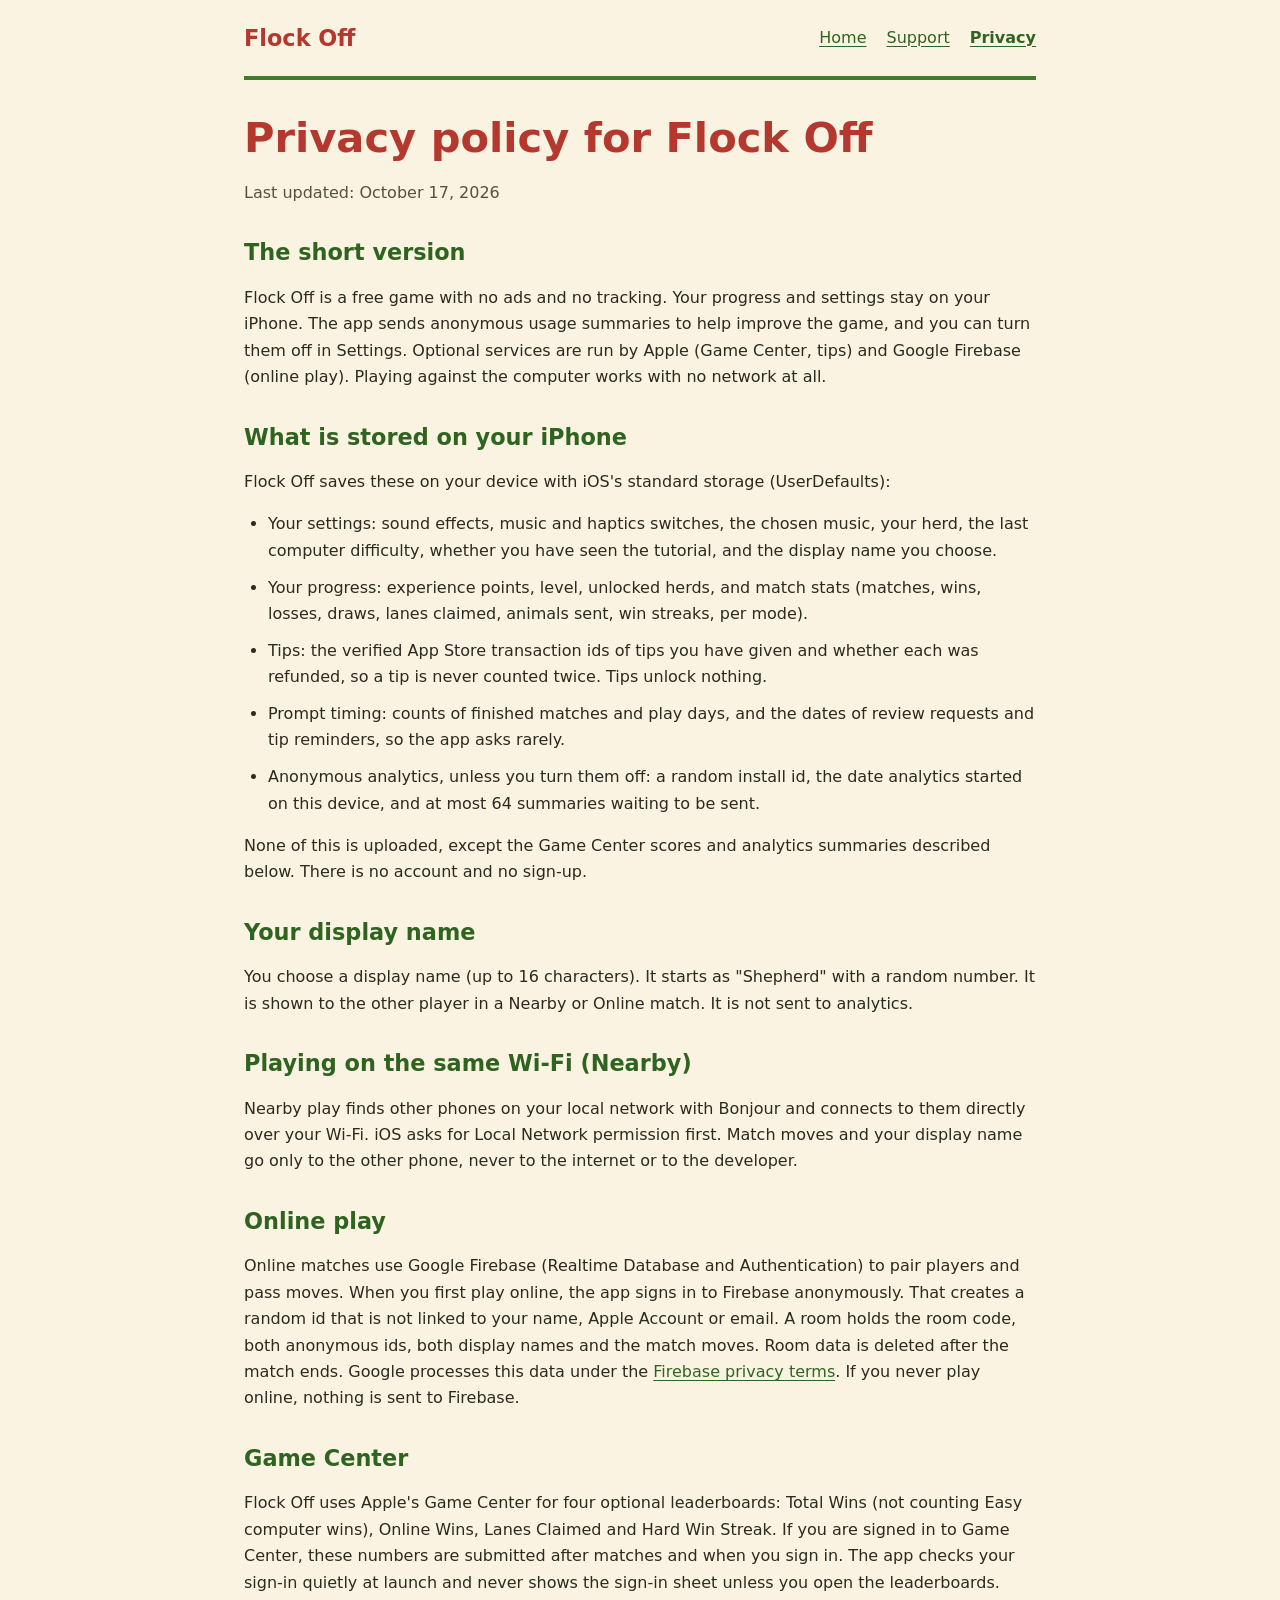
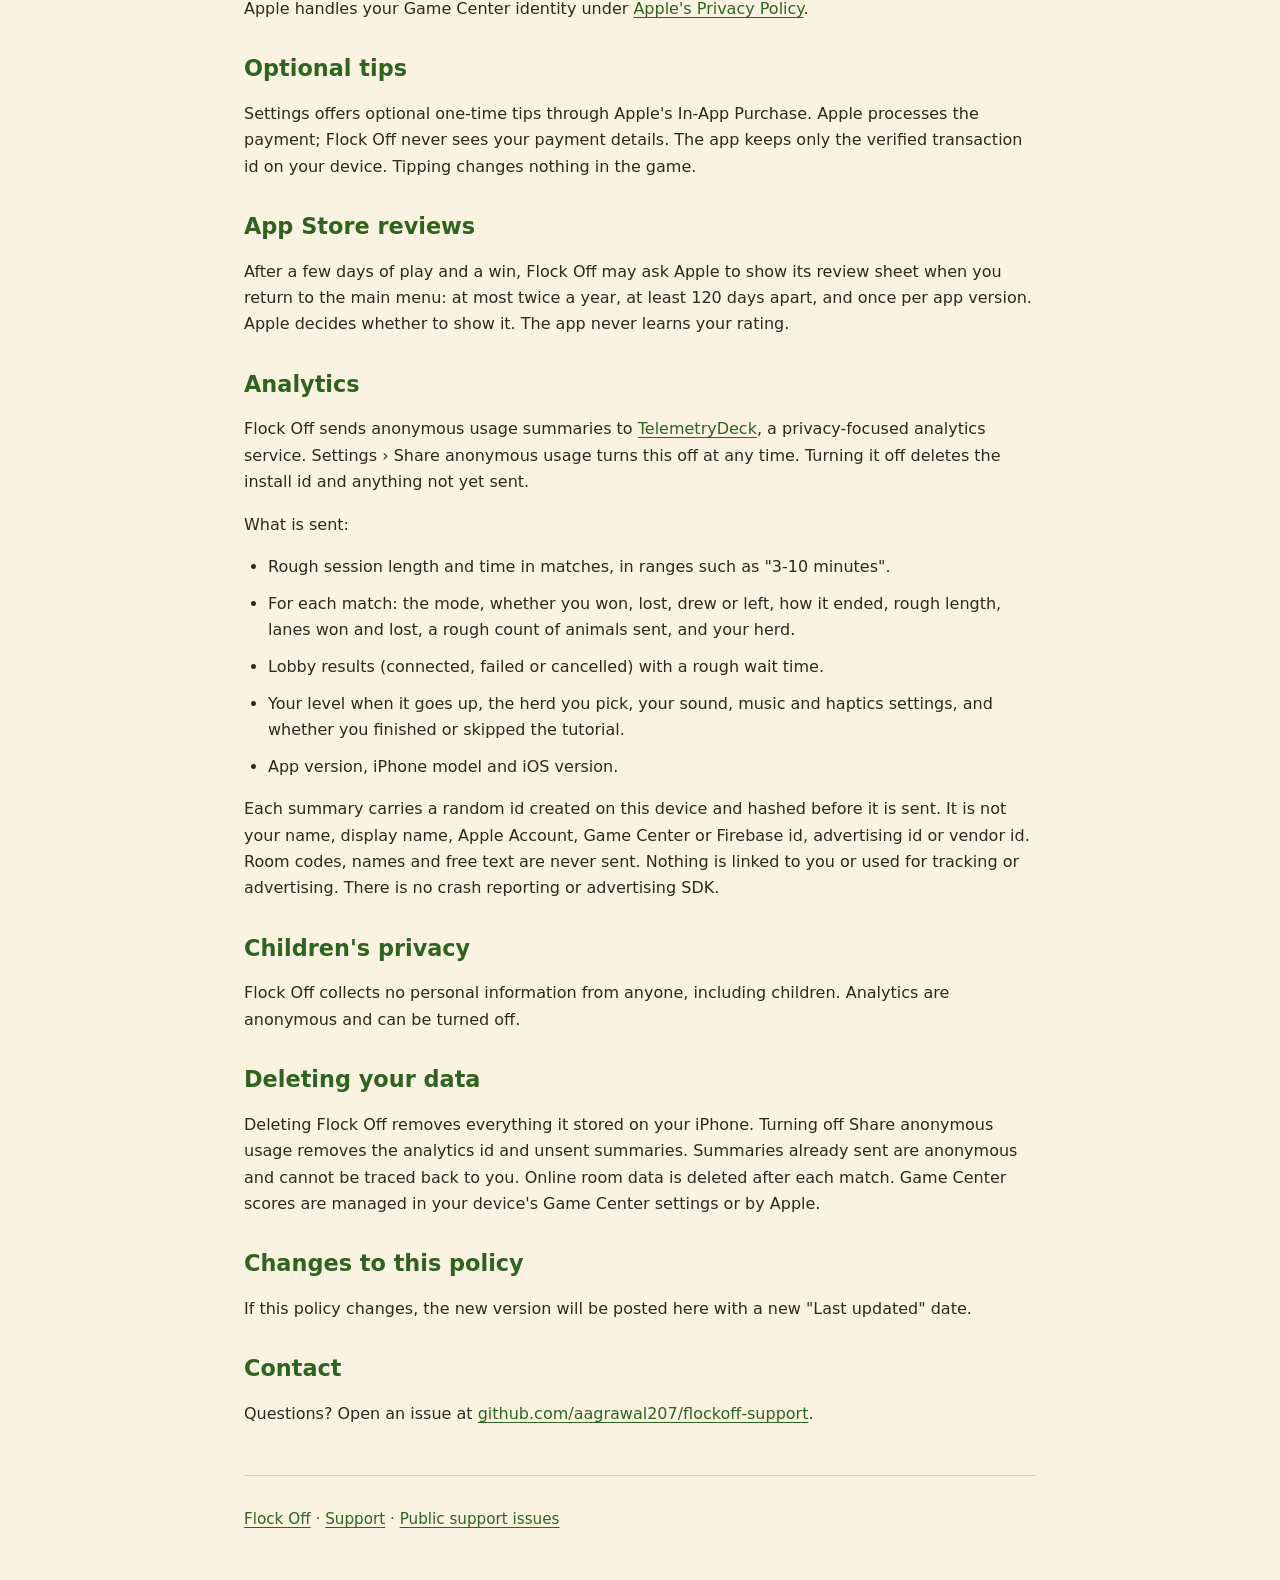
==== privacy.html @ 9e6fdb09 "Flock Off support site" ====
<!doctype html>
<html lang="en">
<head>
  <meta charset="utf-8">
  <meta name="viewport" content="width=device-width, initial-scale=1">
  <meta name="description" content="Flock Off's privacy policy: on-device storage, Nearby and Online play, optional Game Center leaderboards and tips, anonymous usage analytics, and data deletion.">
  <meta name="theme-color" content="#3f7d2c">
  <title>Privacy policy | Flock Off</title>
  <link rel="stylesheet" href="styles.css">
</head>
<body>
  <a class="skip-link" href="#main">Skip to content</a>
  <header class="site-header">
    <a class="brand" href="index.html">Flock Off</a>
    <nav aria-label="Main navigation">
      <a href="index.html">Home</a>
      <a href="support.html">Support</a>
      <a href="privacy.html" aria-current="page">Privacy</a>
    </nav>
  </header>
  <main id="main">
    <h1>Privacy policy for Flock Off</h1>
    <p class="updated">Last updated: October 17, 2026</p>

    <section aria-labelledby="summary-heading">
      <h2 id="summary-heading">The short version</h2>
      <p>Flock Off is a free game with no ads and no tracking. Your progress and settings stay on your iPhone. The app sends anonymous usage summaries to help improve the game, and you can turn them off in Settings. Optional services are run by Apple (Game Center, tips) and Google Firebase (online play). Playing against the computer works with no network at all.</p>
    </section>

    <section aria-labelledby="local-heading">
      <h2 id="local-heading">What is stored on your iPhone</h2>
      <p>Flock Off saves these on your device with iOS's standard storage (UserDefaults):</p>
      <ul>
        <li>Your settings: sound effects, music and haptics switches, the chosen music, your herd, the last computer difficulty, whether you have seen the tutorial, and the display name you choose.</li>
        <li>Your progress: experience points, level, unlocked herds, and match stats (matches, wins, losses, draws, lanes claimed, animals sent, win streaks, per mode).</li>
        <li>Tips: the verified App Store transaction ids of tips you have given and whether each was refunded, so a tip is never counted twice. Tips unlock nothing.</li>
        <li>Prompt timing: counts of finished matches and play days, and the dates of review requests and tip reminders, so the app asks rarely.</li>
        <li>Anonymous analytics, unless you turn them off: a random install id, the date analytics started on this device, and at most 64 summaries waiting to be sent.</li>
      </ul>
      <p>None of this is uploaded, except the Game Center scores and analytics summaries described below. There is no account and no sign-up.</p>
    </section>

    <section aria-labelledby="name-heading">
      <h2 id="name-heading">Your display name</h2>
      <p>You choose a display name (up to 16 characters). It starts as "Shepherd" with a random number. It is shown to the other player in a Nearby or Online match. It is not sent to analytics.</p>
    </section>

    <section aria-labelledby="nearby-heading">
      <h2 id="nearby-heading">Playing on the same Wi-Fi (Nearby)</h2>
      <p>Nearby play finds other phones on your local network with Bonjour and connects to them directly over your Wi-Fi. iOS asks for Local Network permission first. Match moves and your display name go only to the other phone, never to the internet or to the developer.</p>
    </section>

    <section aria-labelledby="online-heading">
      <h2 id="online-heading">Online play</h2>
      <p>Online matches use Google Firebase (Realtime Database and Authentication) to pair players and pass moves. When you first play online, the app signs in to Firebase anonymously. That creates a random id that is not linked to your name, Apple Account or email. A room holds the room code, both anonymous ids, both display names and the match moves. Room data is deleted after the match ends. Google processes this data under the <a href="https://firebase.google.com/support/privacy">Firebase privacy terms</a>. If you never play online, nothing is sent to Firebase.</p>
    </section>

    <section aria-labelledby="gamecenter-heading">
      <h2 id="gamecenter-heading">Game Center</h2>
      <p>Flock Off uses Apple's Game Center for four optional leaderboards: Total Wins (not counting Easy computer wins), Online Wins, Lanes Claimed and Hard Win Streak. If you are signed in to Game Center, these numbers are submitted after matches and when you sign in. The app checks your sign-in quietly at launch and never shows the sign-in sheet unless you open the leaderboards. Apple handles your Game Center identity under <a href="https://www.apple.com/legal/privacy/">Apple's Privacy Policy</a>.</p>
    </section>

    <section aria-labelledby="tips-heading">
      <h2 id="tips-heading">Optional tips</h2>
      <p>Settings offers optional one-time tips through Apple's In-App Purchase. Apple processes the payment; Flock Off never sees your payment details. The app keeps only the verified transaction id on your device. Tipping changes nothing in the game.</p>
    </section>

    <section aria-labelledby="reviews-heading">
      <h2 id="reviews-heading">App Store reviews</h2>
      <p>After a few days of play and a win, Flock Off may ask Apple to show its review sheet when you return to the main menu: at most twice a year, at least 120 days apart, and once per app version. Apple decides whether to show it. The app never learns your rating.</p>
    </section>

    <section aria-labelledby="analytics-heading">
      <h2 id="analytics-heading">Analytics</h2>
      <p>Flock Off sends anonymous usage summaries to <a href="https://telemetrydeck.com/privacy/">TelemetryDeck</a>, a privacy-focused analytics service. Settings › Share anonymous usage turns this off at any time. Turning it off deletes the install id and anything not yet sent.</p>
      <p>What is sent:</p>
      <ul>
        <li>Rough session length and time in matches, in ranges such as "3-10 minutes".</li>
        <li>For each match: the mode, whether you won, lost, drew or left, how it ended, rough length, lanes won and lost, a rough count of animals sent, and your herd.</li>
        <li>Lobby results (connected, failed or cancelled) with a rough wait time.</li>
        <li>Your level when it goes up, the herd you pick, your sound, music and haptics settings, and whether you finished or skipped the tutorial.</li>
        <li>App version, iPhone model and iOS version.</li>
      </ul>
      <p>Each summary carries a random id created on this device and hashed before it is sent. It is not your name, display name, Apple Account, Game Center or Firebase id, advertising id or vendor id. Room codes, names and free text are never sent. Nothing is linked to you or used for tracking or advertising. There is no crash reporting or advertising SDK.</p>
    </section>

    <section aria-labelledby="children-heading">
      <h2 id="children-heading">Children's privacy</h2>
      <p>Flock Off collects no personal information from anyone, including children. Analytics are anonymous and can be turned off.</p>
    </section>

    <section aria-labelledby="delete-heading">
      <h2 id="delete-heading">Deleting your data</h2>
      <p>Deleting Flock Off removes everything it stored on your iPhone. Turning off Share anonymous usage removes the analytics id and unsent summaries. Summaries already sent are anonymous and cannot be traced back to you. Online room data is deleted after each match. Game Center scores are managed in your device's Game Center settings or by Apple.</p>
    </section>

    <section aria-labelledby="changes-heading">
      <h2 id="changes-heading">Changes to this policy</h2>
      <p>If this policy changes, the new version will be posted here with a new "Last updated" date.</p>
    </section>

    <section aria-labelledby="contact-heading">
      <h2 id="contact-heading">Contact</h2>
      <p>Questions? Open an issue at <a href="https://github.com/aagrawal207/flockoff-support/issues">github.com/aagrawal207/flockoff-support</a>.</p>
    </section>
  </main>
  <footer class="site-footer">
    <p><a href="index.html">Flock Off</a> · <a href="support.html">Support</a> · <a href="https://github.com/aagrawal207/flockoff-support/issues">Public support issues</a></p>
  </footer>
</body>
</html>
---- styles.css ----
:root {
  color-scheme: light;
  font-family: system-ui, -apple-system, BlinkMacSystemFont, "Segoe UI", sans-serif;
  color: #2b2a1f;
  background: #fbf3e2;
  line-height: 1.65;
  -webkit-text-size-adjust: 100%;
  --grass: #3f7d2c;
  --grass-ink: #2f6420;
  --barn: #b5382f;
  --cream: #fbf3e2;
  --card: #fffaf0;
  --rule: #ddd0b4;
  --muted: #55513f;
}

* {
  box-sizing: border-box;
}

body {
  max-width: 52rem;
  margin: 0 auto;
  padding: 0 1.25rem;
  overflow-wrap: break-word;
}

a {
  color: var(--grass-ink);
  text-underline-offset: 0.18em;
}

a:hover {
  text-decoration-thickness: 0.15em;
}

a:focus-visible {
  outline: 3px solid var(--barn);
  outline-offset: 4px;
}

.skip-link {
  position: absolute;
  top: 0.5rem;
  left: 1rem;
  padding: 0.75rem;
  background: #fff;
  transform: translateY(-200%);
}

.skip-link:focus {
  transform: translateY(0);
}

.site-header {
  display: flex;
  flex-wrap: wrap;
  align-items: center;
  justify-content: space-between;
  gap: 0.5rem 1.5rem;
  padding: 1rem 0;
  border-bottom: 4px solid var(--grass);
}

.brand {
  font-size: 1.4rem;
  font-weight: 800;
  color: var(--barn);
  text-decoration: none;
}

nav {
  display: flex;
  flex-wrap: wrap;
  gap: 0.25rem 1.25rem;
}

.site-header a {
  display: inline-flex;
  align-items: center;
  min-height: 2.75rem;
}

nav [aria-current="page"] {
  font-weight: 700;
}

main {
  padding: 1.5rem 0 2rem;
}

h1, h2, h3 {
  line-height: 1.25;
}

h1 {
  font-size: clamp(2rem, 6vw, 2.6rem);
  margin: 0.5rem 0 1rem;
  color: var(--barn);
}

h2 {
  font-size: 1.4rem;
  margin-top: 2rem;
  color: var(--grass-ink);
}

h3 {
  font-size: 1.1rem;
  margin-top: 1.5rem;
}

.lead {
  font-size: 1.15rem;
}

li + li {
  margin-top: 0.65rem;
}

ul, ol {
  padding-left: 1.5rem;
}

.contact {
  padding: 0.25rem 1.25rem 0.5rem;
  border: 1px solid var(--rule);
  border-left: 6px solid var(--grass);
  border-radius: 0.5rem;
  background: var(--card);
}

.contact h2 {
  margin-top: 1rem;
}

.button {
  display: inline-block;
  padding: 0.7rem 1rem;
  border-radius: 0.4rem;
  background: var(--grass);
  color: #fff;
  font-weight: 650;
}

.button:hover {
  background: var(--grass-ink);
}

table {
  width: 100%;
  border-collapse: collapse;
  background: var(--card);
}

th, td {
  padding: 0.5rem 0.75rem;
  border: 1px solid var(--rule);
  text-align: left;
}

th {
  background: #f1e6cc;
}

.updated, .site-footer {
  color: var(--muted);
}

.site-footer {
  padding: 1rem 0 2rem;
  border-top: 1px solid var(--rule);
  font-size: 0.95rem;
}

@media (prefers-reduced-motion: no-preference) {
  .skip-link {
    transition: transform 0.15s ease-out;
  }
}
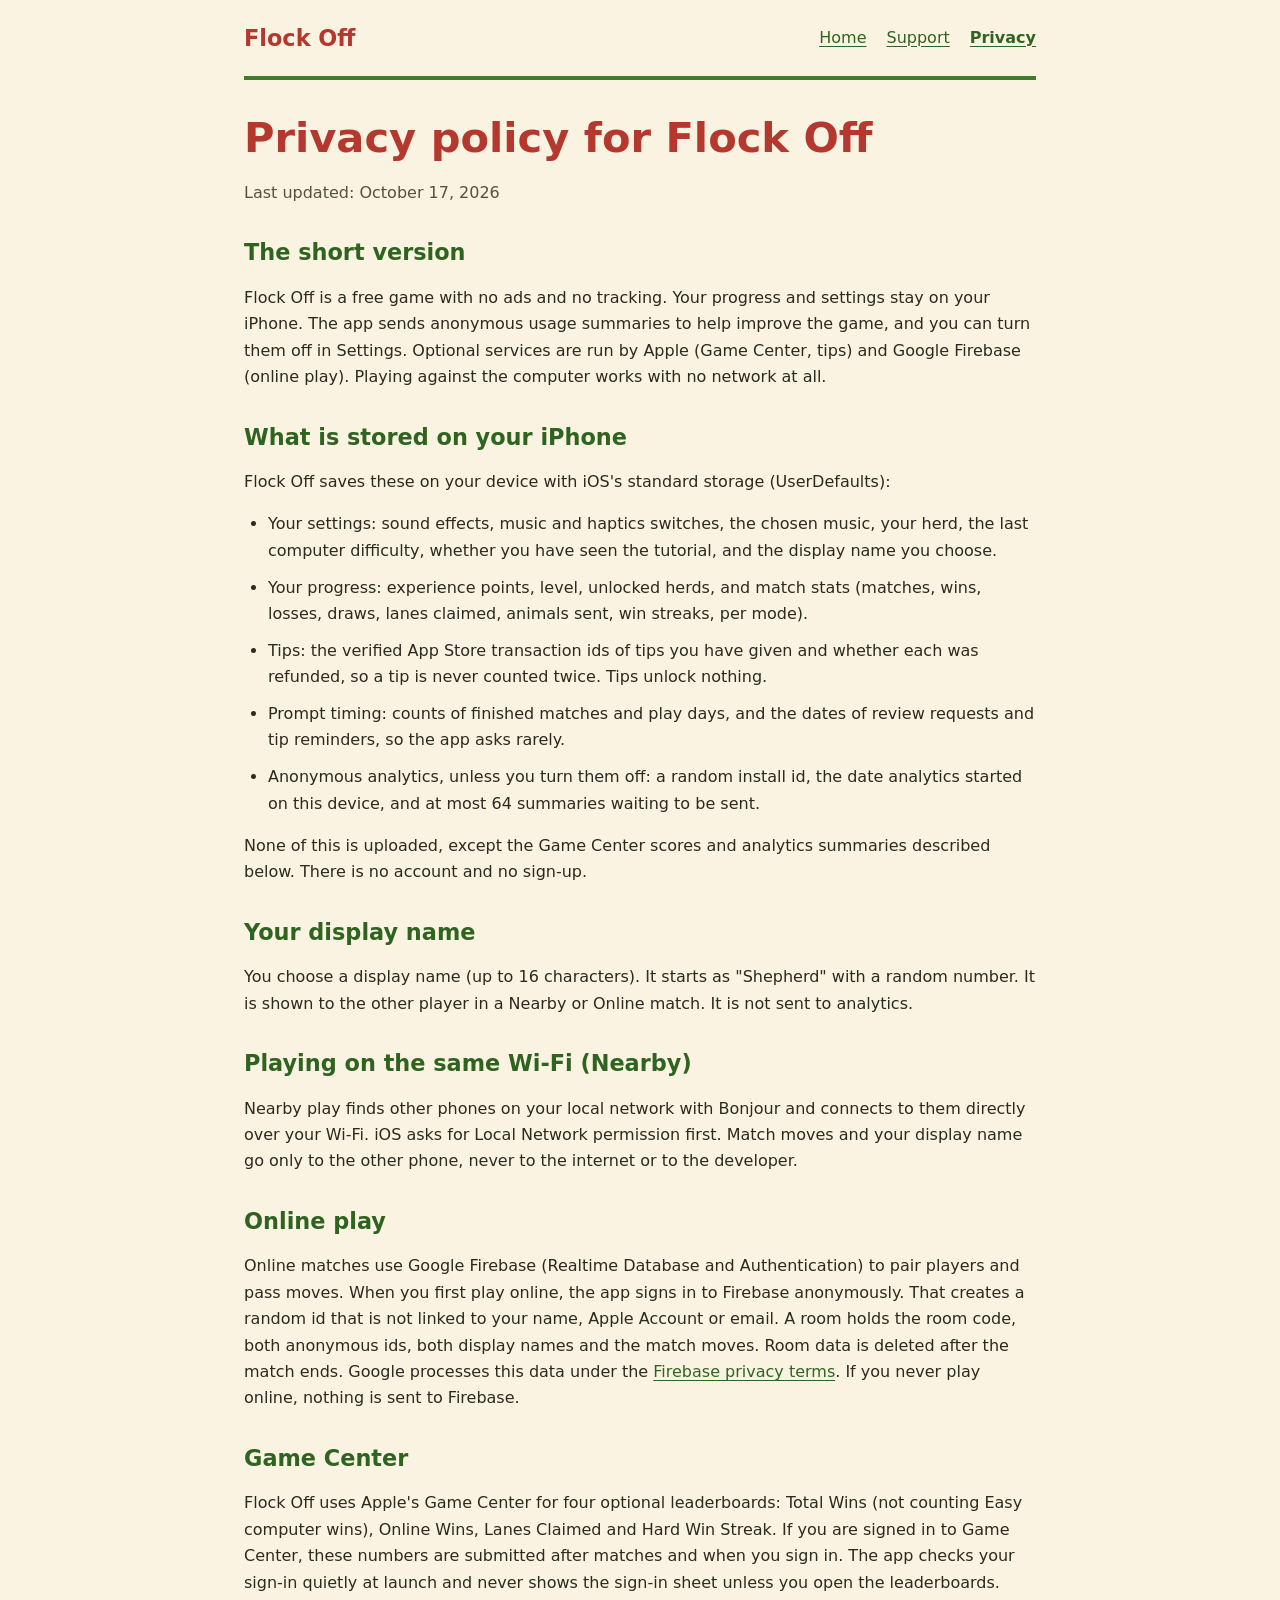
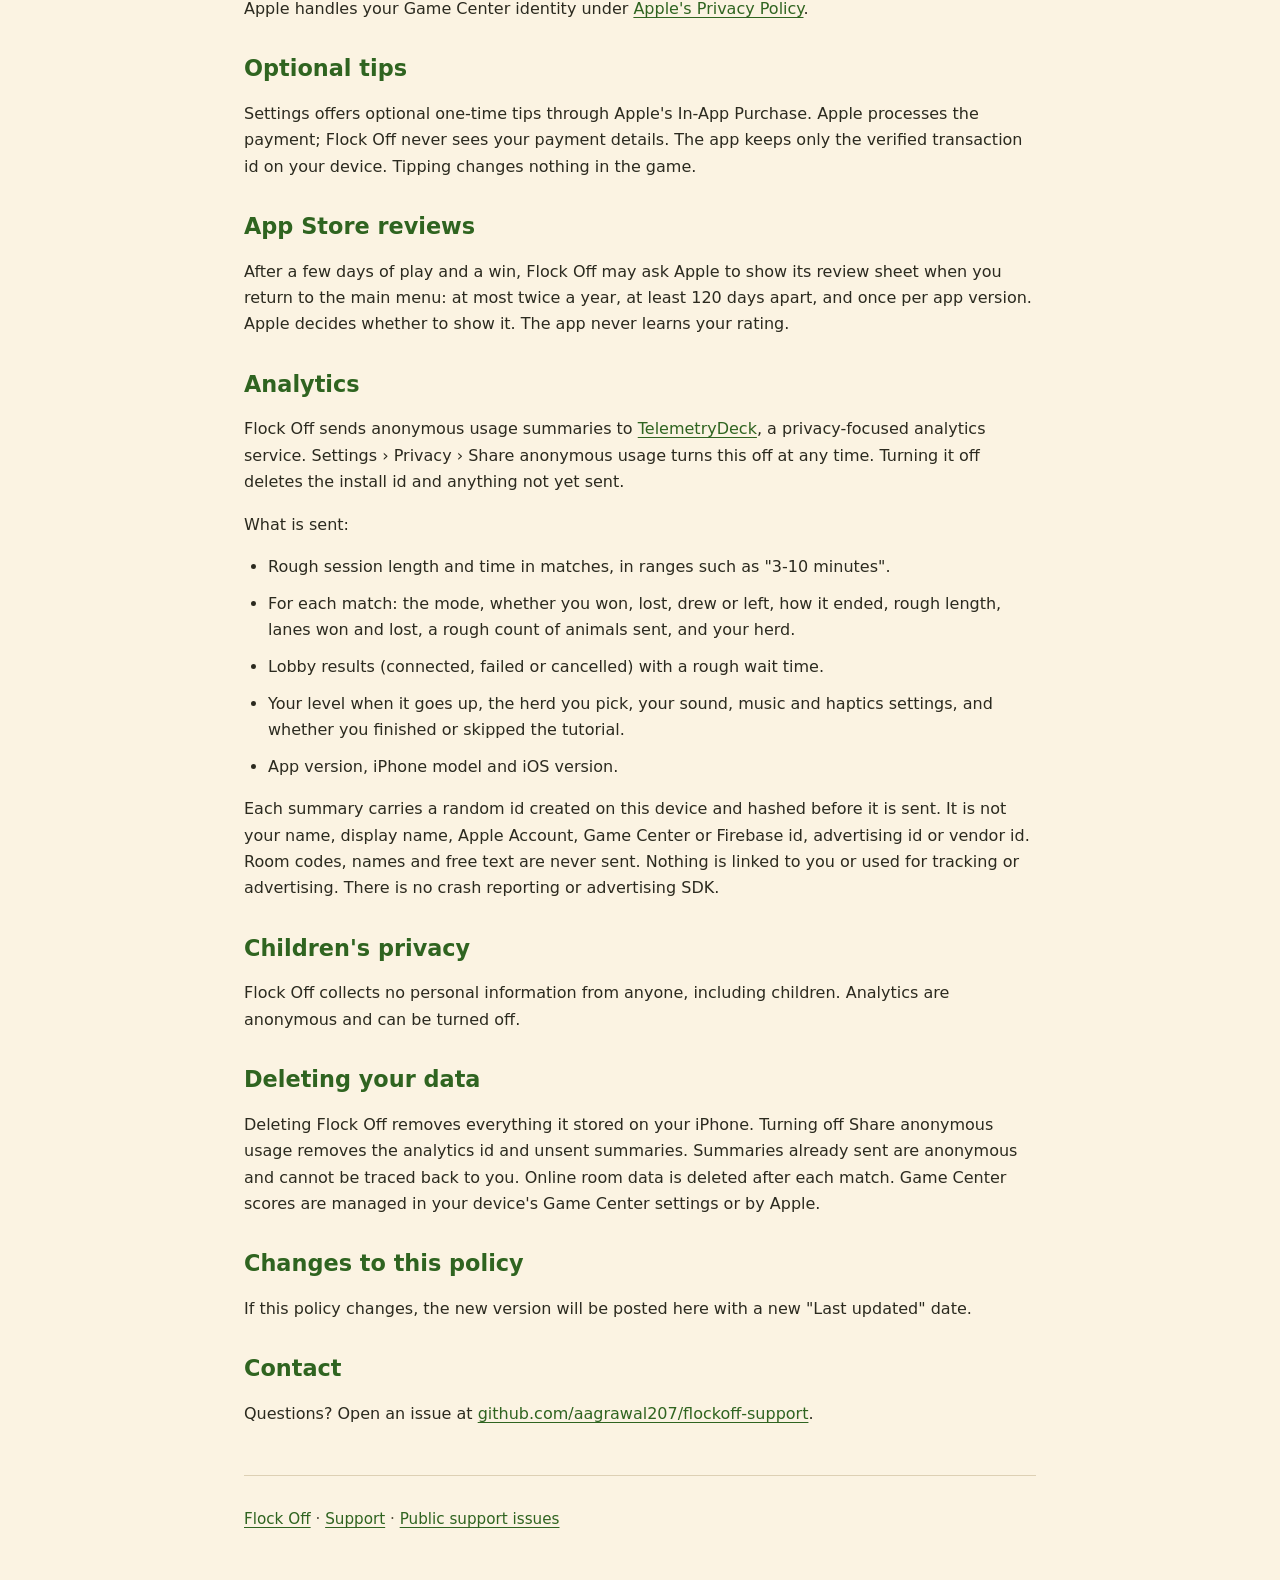
==== commit 3a840123: "Privacy: full settings path" ====
--- a/privacy.html
+++ b/privacy.html
@@ -72,7 +72,7 @@
 
     <section aria-labelledby="analytics-heading">
       <h2 id="analytics-heading">Analytics</h2>
-      <p>Flock Off sends anonymous usage summaries to <a href="https://telemetrydeck.com/privacy/">TelemetryDeck</a>, a privacy-focused analytics service. Settings › Share anonymous usage turns this off at any time. Turning it off deletes the install id and anything not yet sent.</p>
+      <p>Flock Off sends anonymous usage summaries to <a href="https://telemetrydeck.com/privacy/">TelemetryDeck</a>, a privacy-focused analytics service. Settings › Privacy › Share anonymous usage turns this off at any time. Turning it off deletes the install id and anything not yet sent.</p>
       <p>What is sent:</p>
       <ul>
         <li>Rough session length and time in matches, in ranges such as "3-10 minutes".</li>
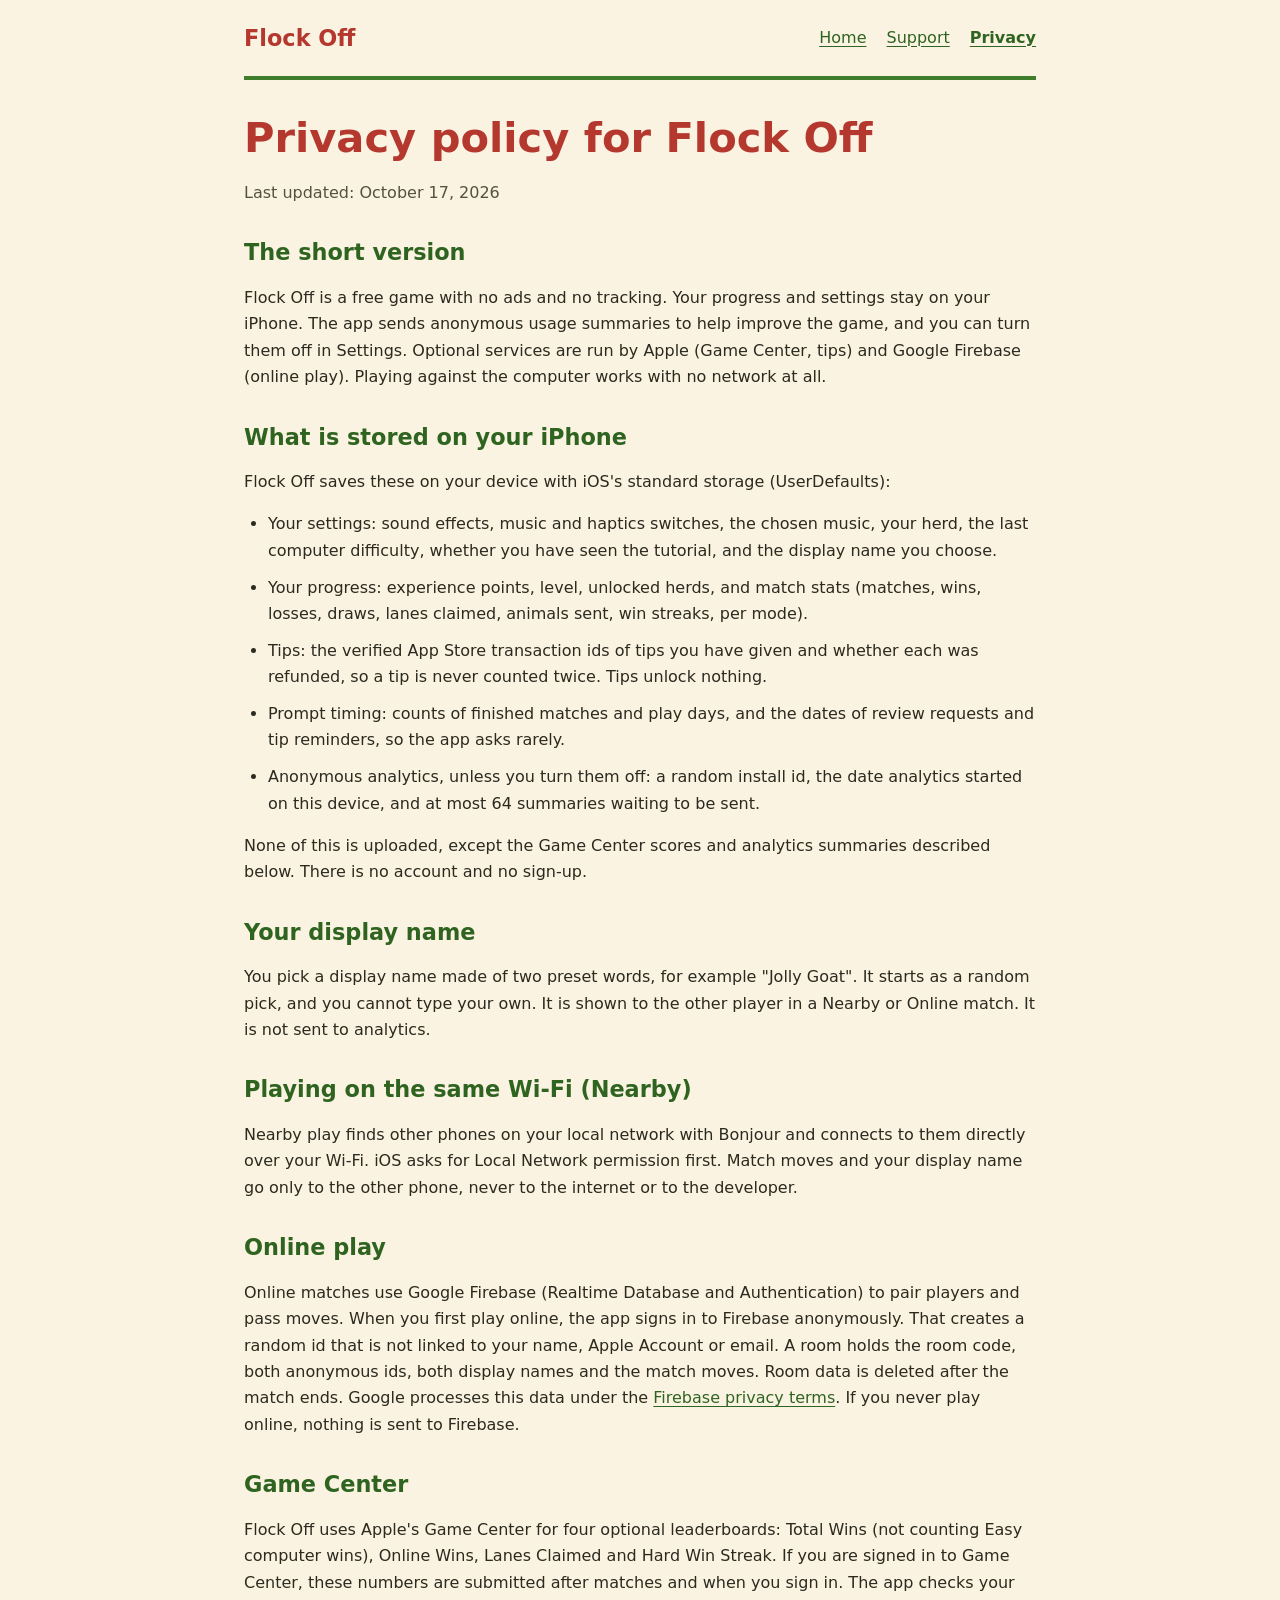
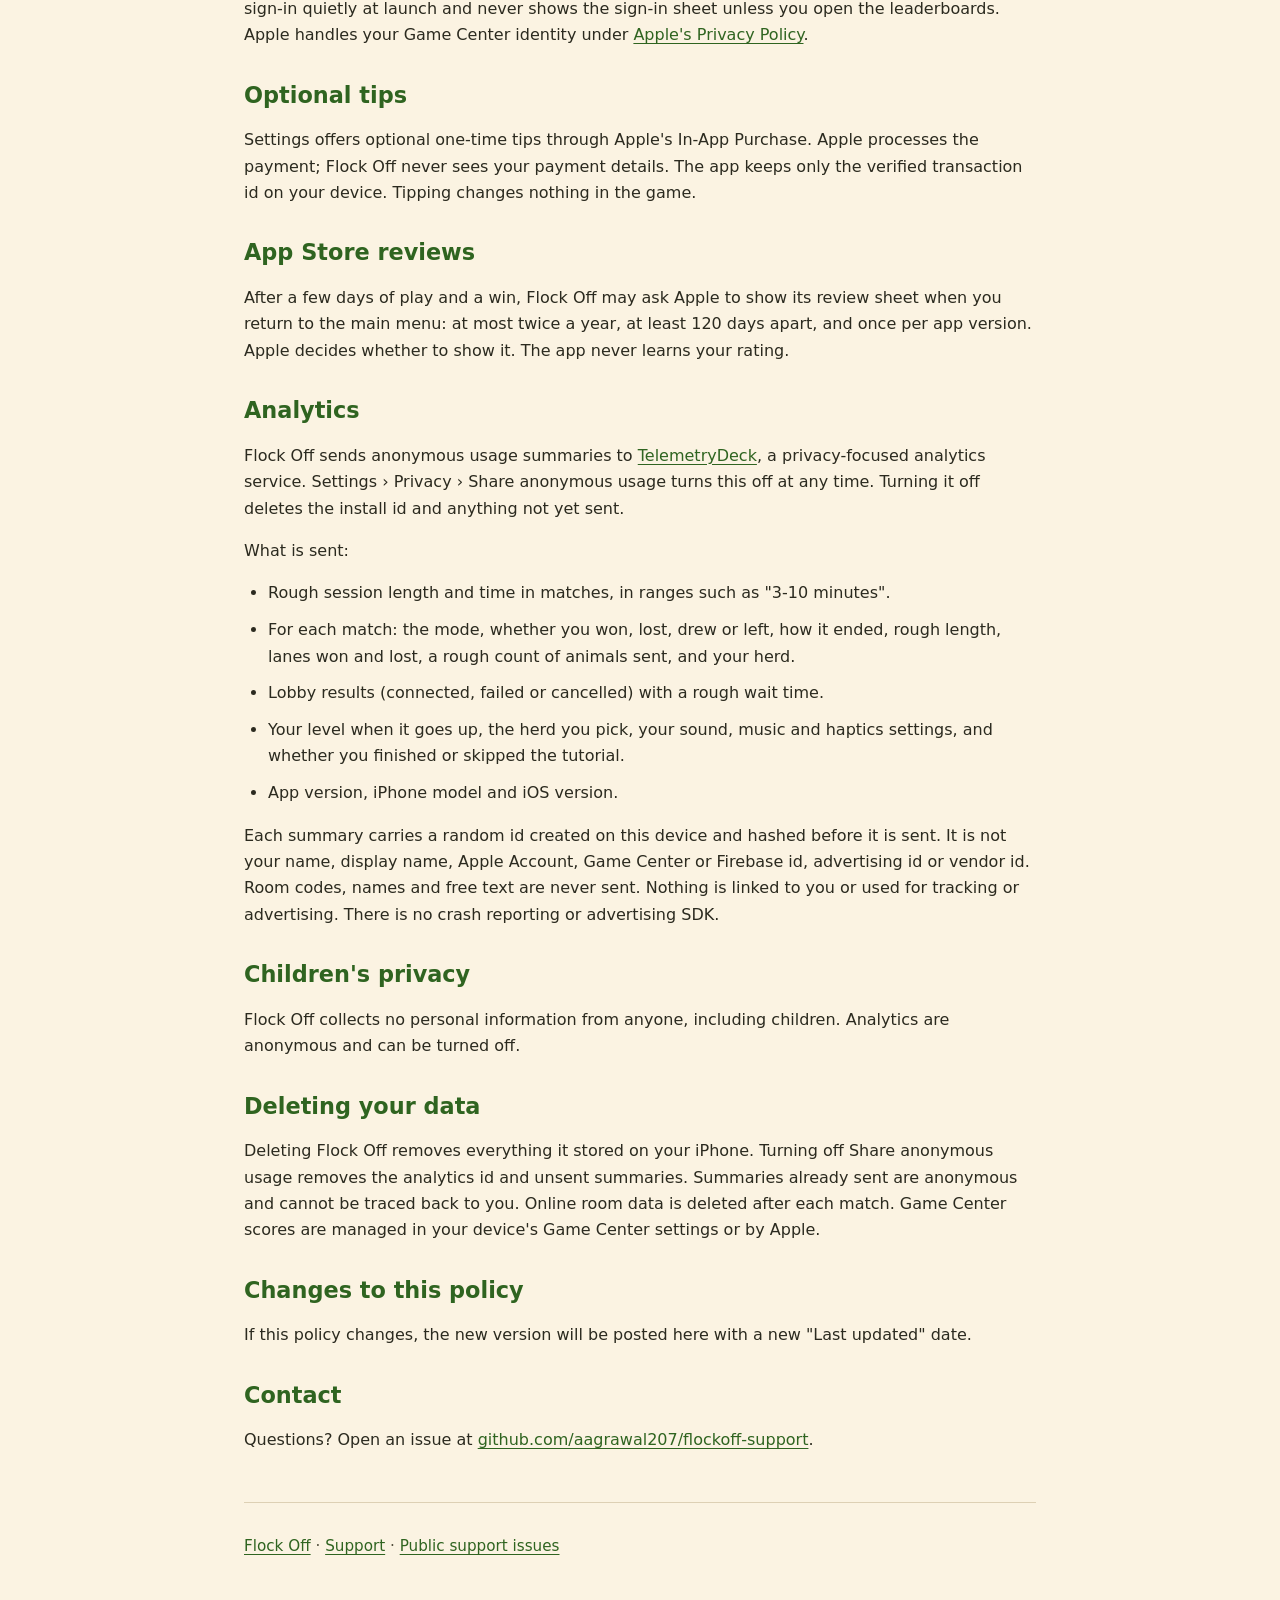
==== commit b83e28dd: "Preset display names" ====
--- a/privacy.html
+++ b/privacy.html
@@ -42,7 +42,7 @@
 
     <section aria-labelledby="name-heading">
       <h2 id="name-heading">Your display name</h2>
-      <p>You choose a display name (up to 16 characters). It starts as "Shepherd" with a random number. It is shown to the other player in a Nearby or Online match. It is not sent to analytics.</p>
+      <p>You pick a display name made of two preset words, for example "Jolly Goat". It starts as a random pick, and you cannot type your own. It is shown to the other player in a Nearby or Online match. It is not sent to analytics.</p>
     </section>
 
     <section aria-labelledby="nearby-heading">
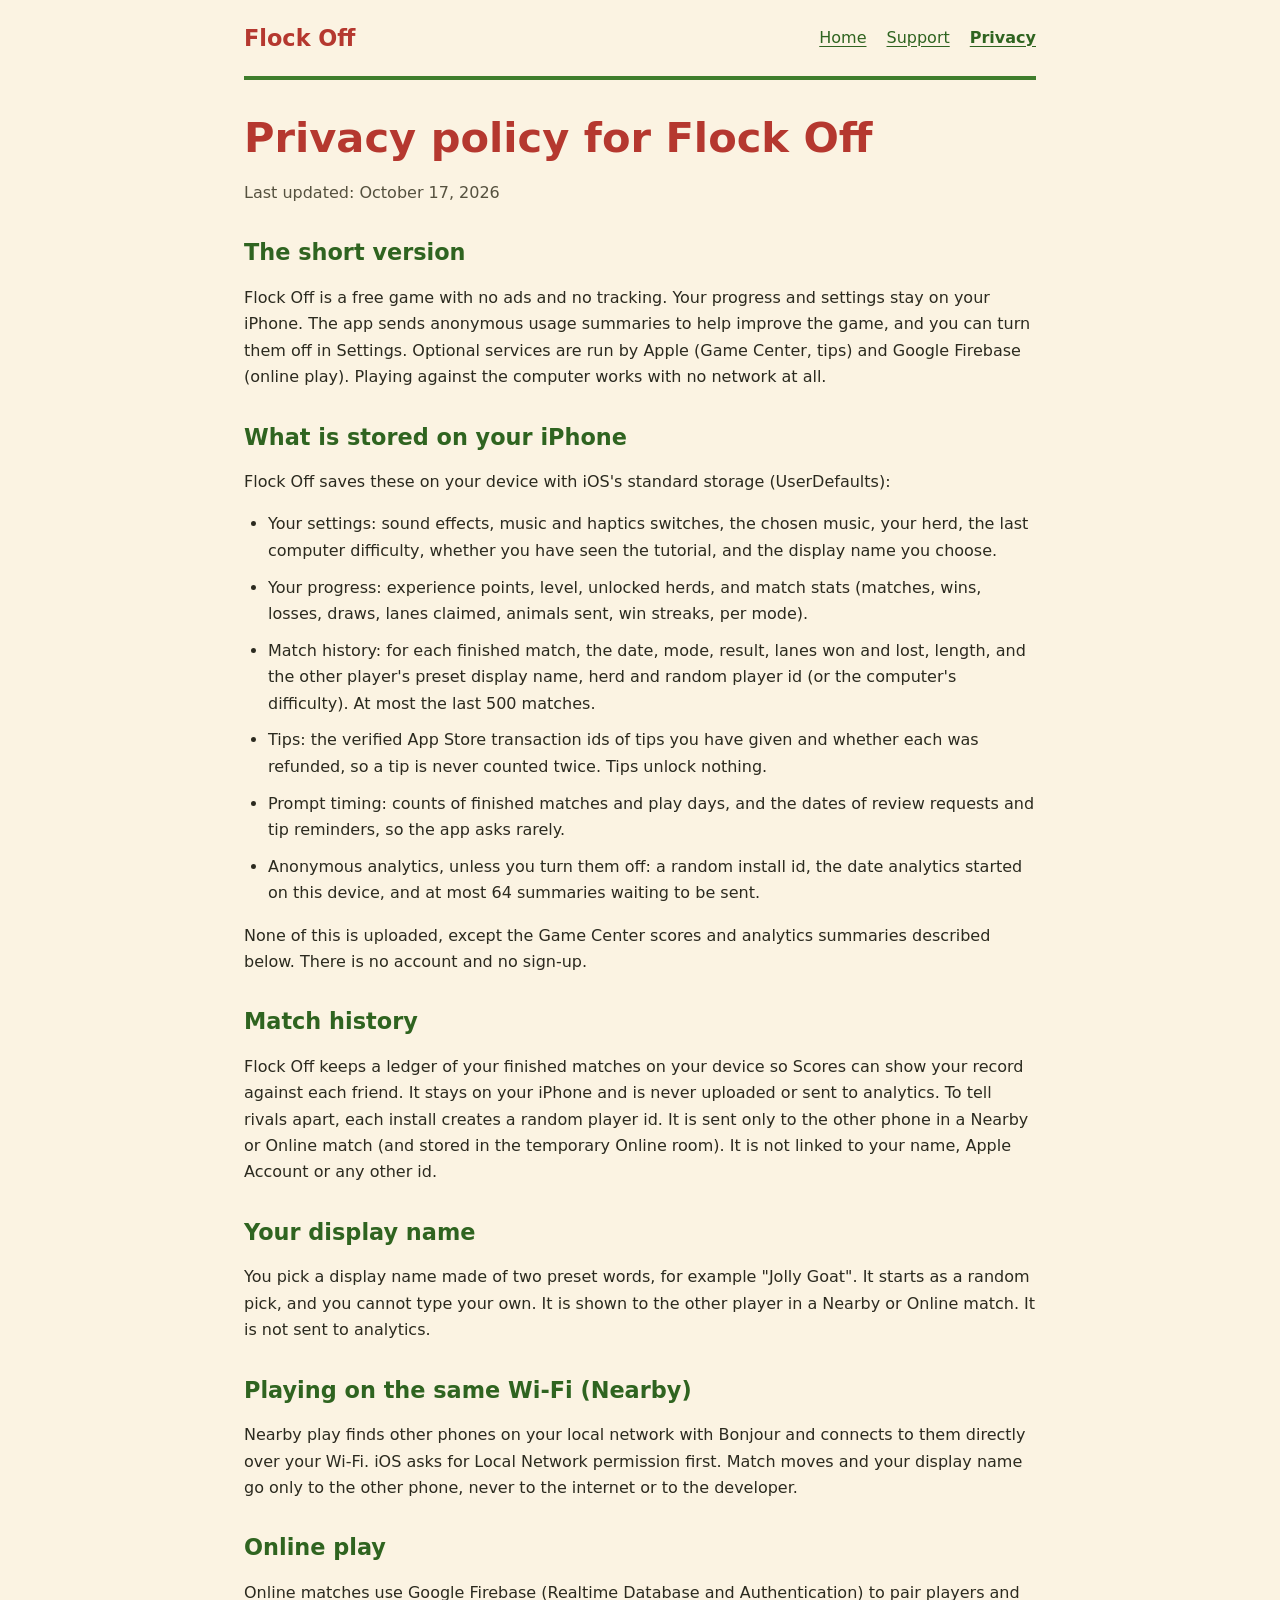
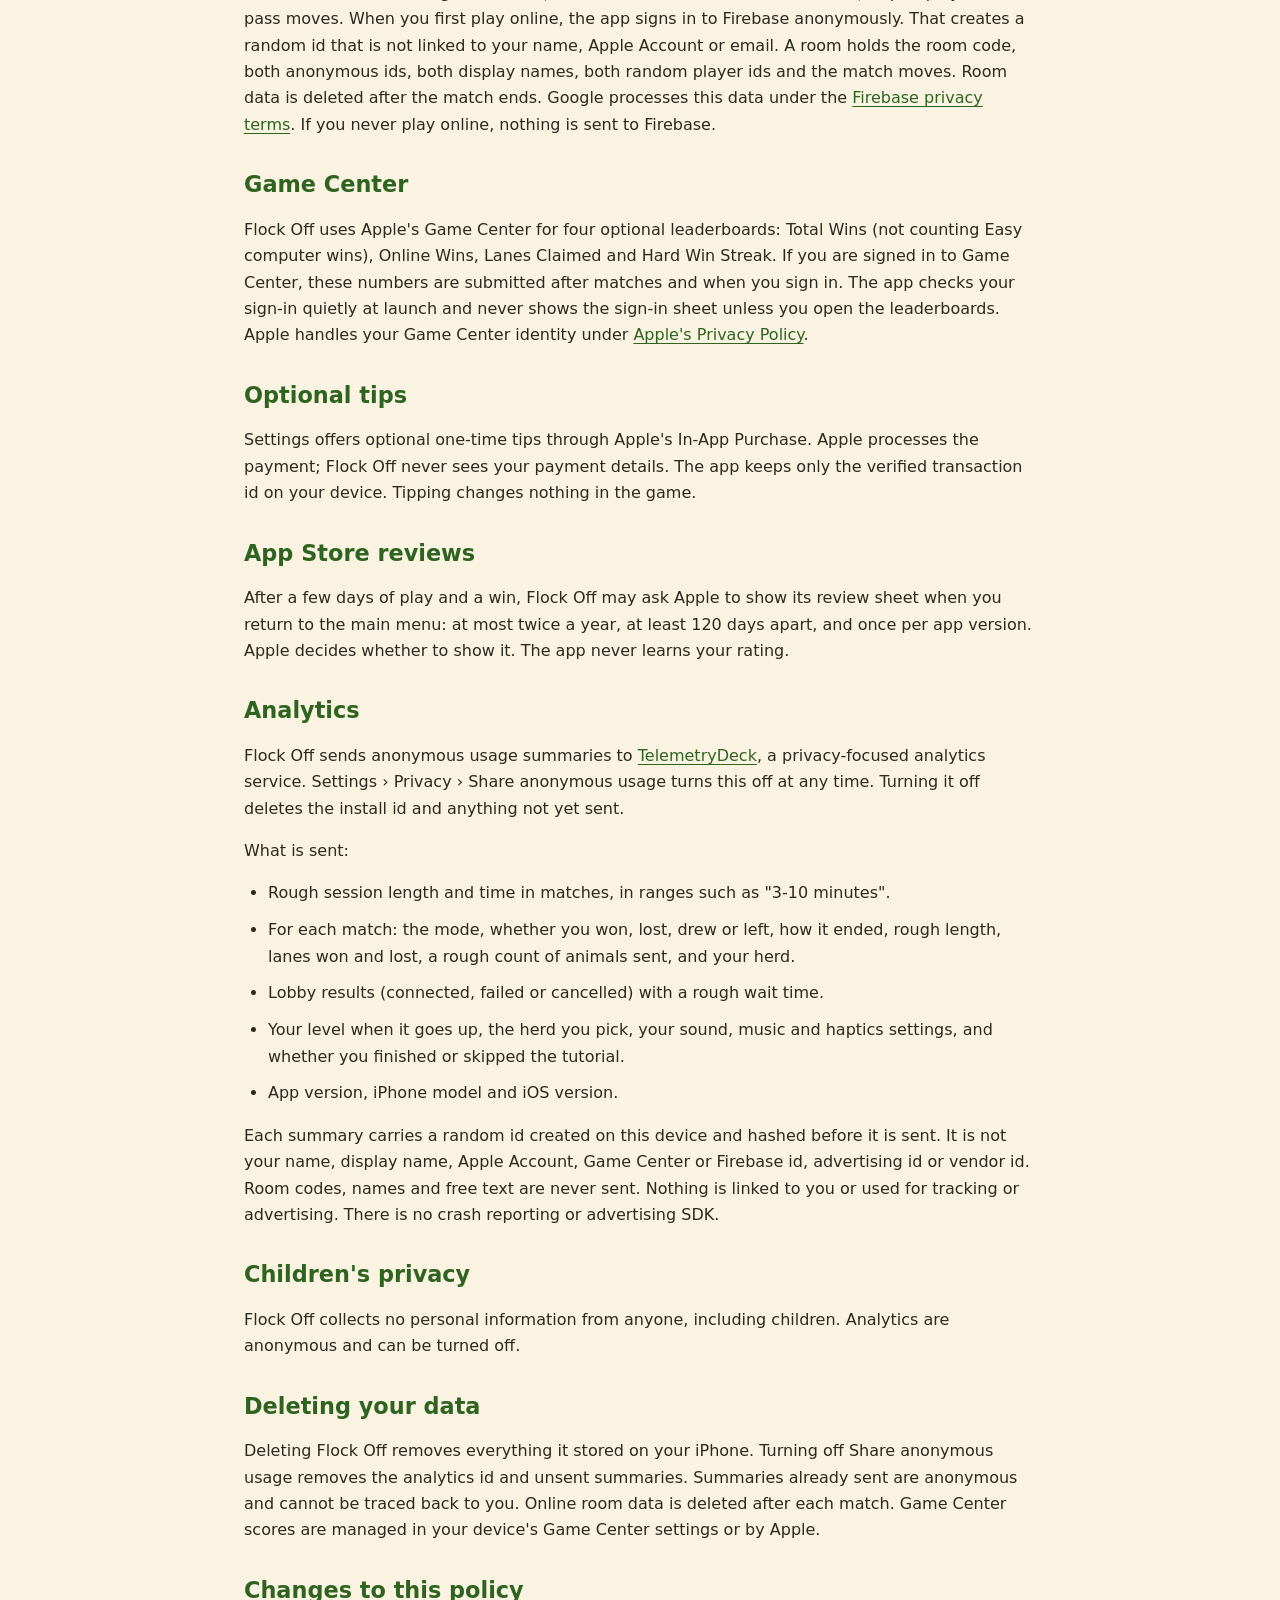
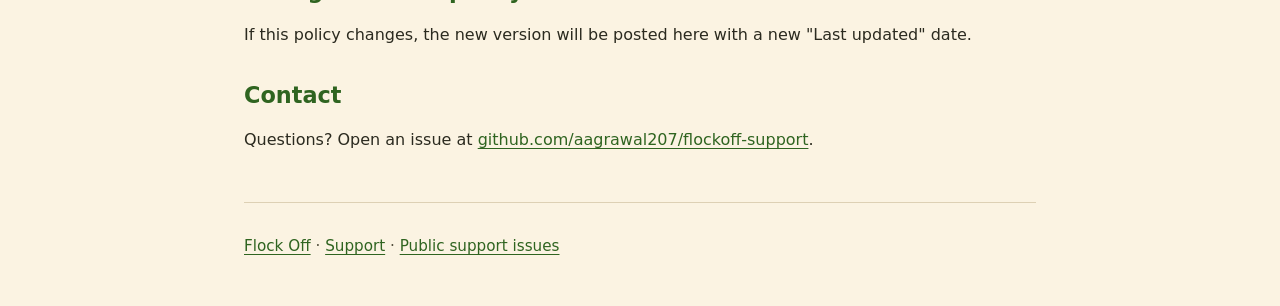
==== commit 2e53e138: "Privacy: match history and player id" ====
--- a/privacy.html
+++ b/privacy.html
@@ -33,11 +33,17 @@
       <ul>
         <li>Your settings: sound effects, music and haptics switches, the chosen music, your herd, the last computer difficulty, whether you have seen the tutorial, and the display name you choose.</li>
         <li>Your progress: experience points, level, unlocked herds, and match stats (matches, wins, losses, draws, lanes claimed, animals sent, win streaks, per mode).</li>
+        <li>Match history: for each finished match, the date, mode, result, lanes won and lost, length, and the other player's preset display name, herd and random player id (or the computer's difficulty). At most the last 500 matches.</li>
         <li>Tips: the verified App Store transaction ids of tips you have given and whether each was refunded, so a tip is never counted twice. Tips unlock nothing.</li>
         <li>Prompt timing: counts of finished matches and play days, and the dates of review requests and tip reminders, so the app asks rarely.</li>
         <li>Anonymous analytics, unless you turn them off: a random install id, the date analytics started on this device, and at most 64 summaries waiting to be sent.</li>
       </ul>
       <p>None of this is uploaded, except the Game Center scores and analytics summaries described below. There is no account and no sign-up.</p>
+    </section>
+
+    <section aria-labelledby="history-heading">
+      <h2 id="history-heading">Match history</h2>
+      <p>Flock Off keeps a ledger of your finished matches on your device so Scores can show your record against each friend. It stays on your iPhone and is never uploaded or sent to analytics. To tell rivals apart, each install creates a random player id. It is sent only to the other phone in a Nearby or Online match (and stored in the temporary Online room). It is not linked to your name, Apple Account or any other id.</p>
     </section>
 
     <section aria-labelledby="name-heading">
@@ -52,7 +58,7 @@
 
     <section aria-labelledby="online-heading">
       <h2 id="online-heading">Online play</h2>
-      <p>Online matches use Google Firebase (Realtime Database and Authentication) to pair players and pass moves. When you first play online, the app signs in to Firebase anonymously. That creates a random id that is not linked to your name, Apple Account or email. A room holds the room code, both anonymous ids, both display names and the match moves. Room data is deleted after the match ends. Google processes this data under the <a href="https://firebase.google.com/support/privacy">Firebase privacy terms</a>. If you never play online, nothing is sent to Firebase.</p>
+      <p>Online matches use Google Firebase (Realtime Database and Authentication) to pair players and pass moves. When you first play online, the app signs in to Firebase anonymously. That creates a random id that is not linked to your name, Apple Account or email. A room holds the room code, both anonymous ids, both display names, both random player ids and the match moves. Room data is deleted after the match ends. Google processes this data under the <a href="https://firebase.google.com/support/privacy">Firebase privacy terms</a>. If you never play online, nothing is sent to Firebase.</p>
     </section>
 
     <section aria-labelledby="gamecenter-heading">
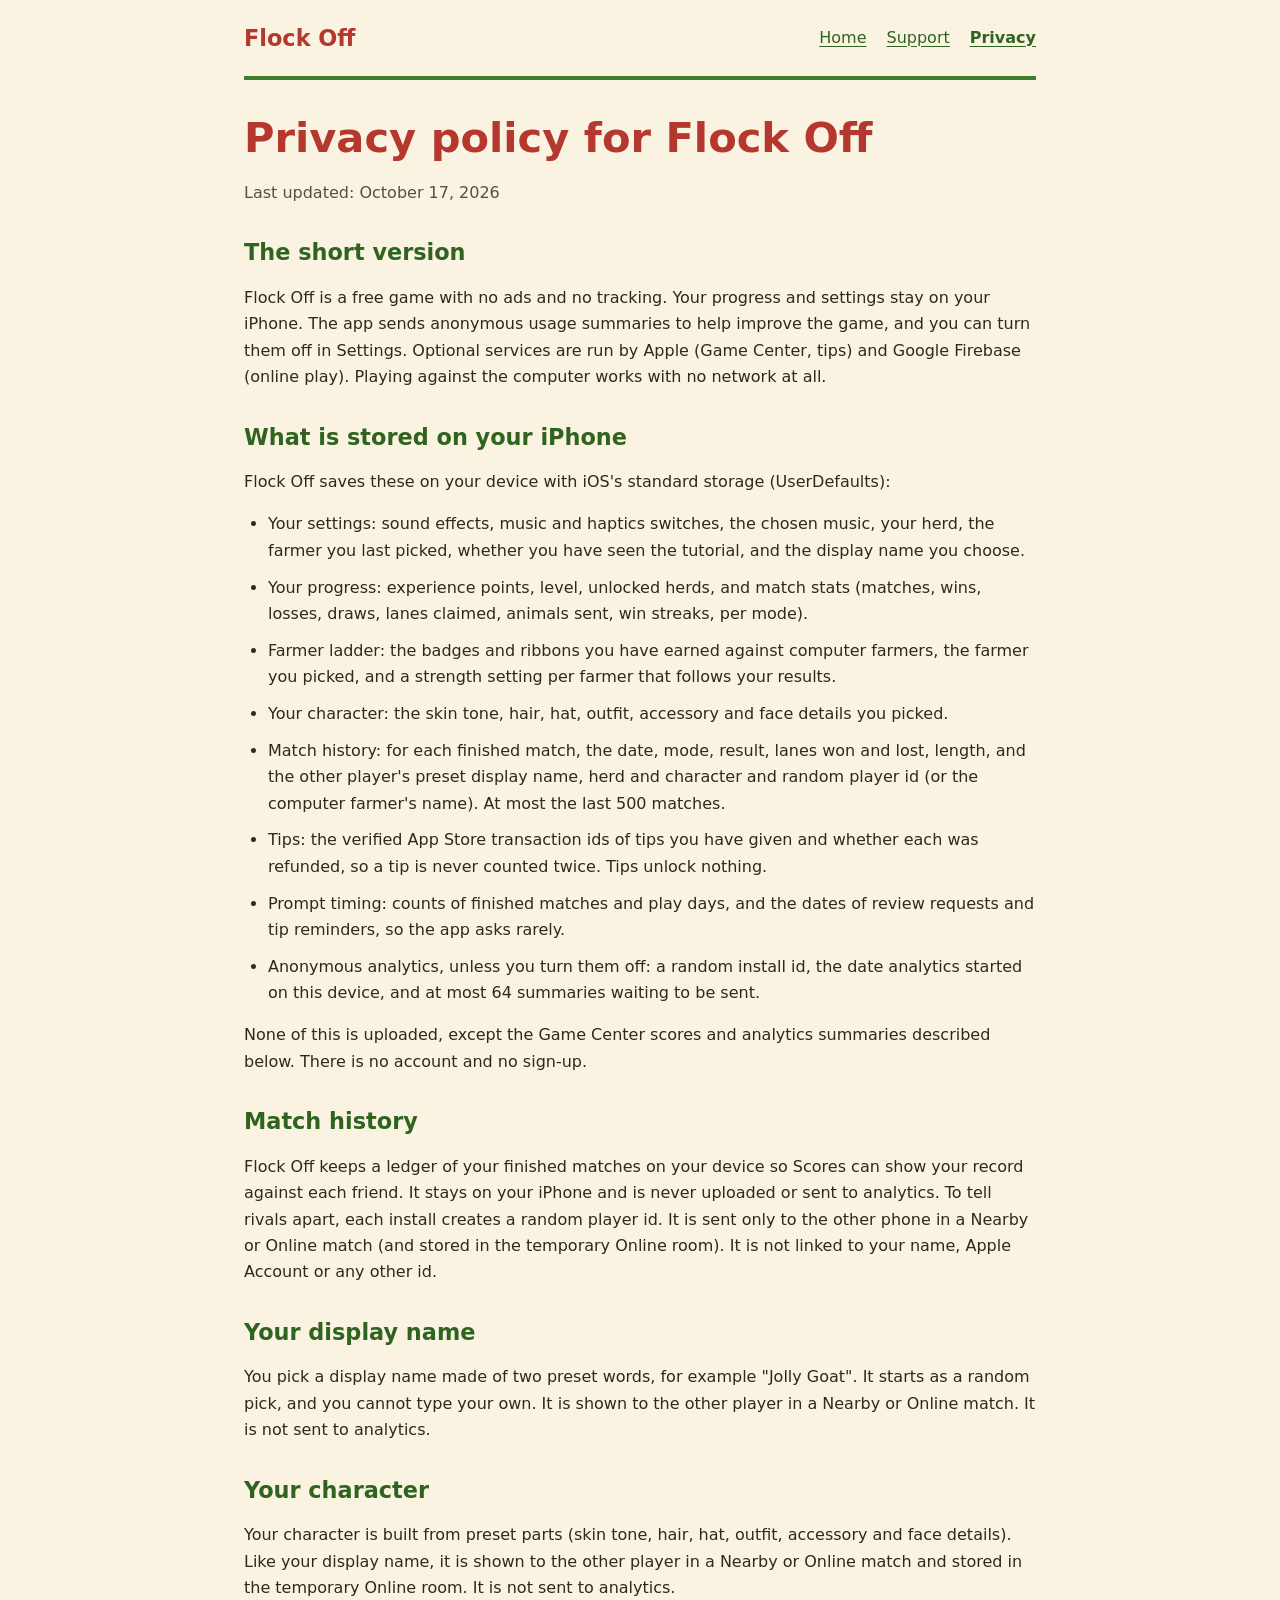
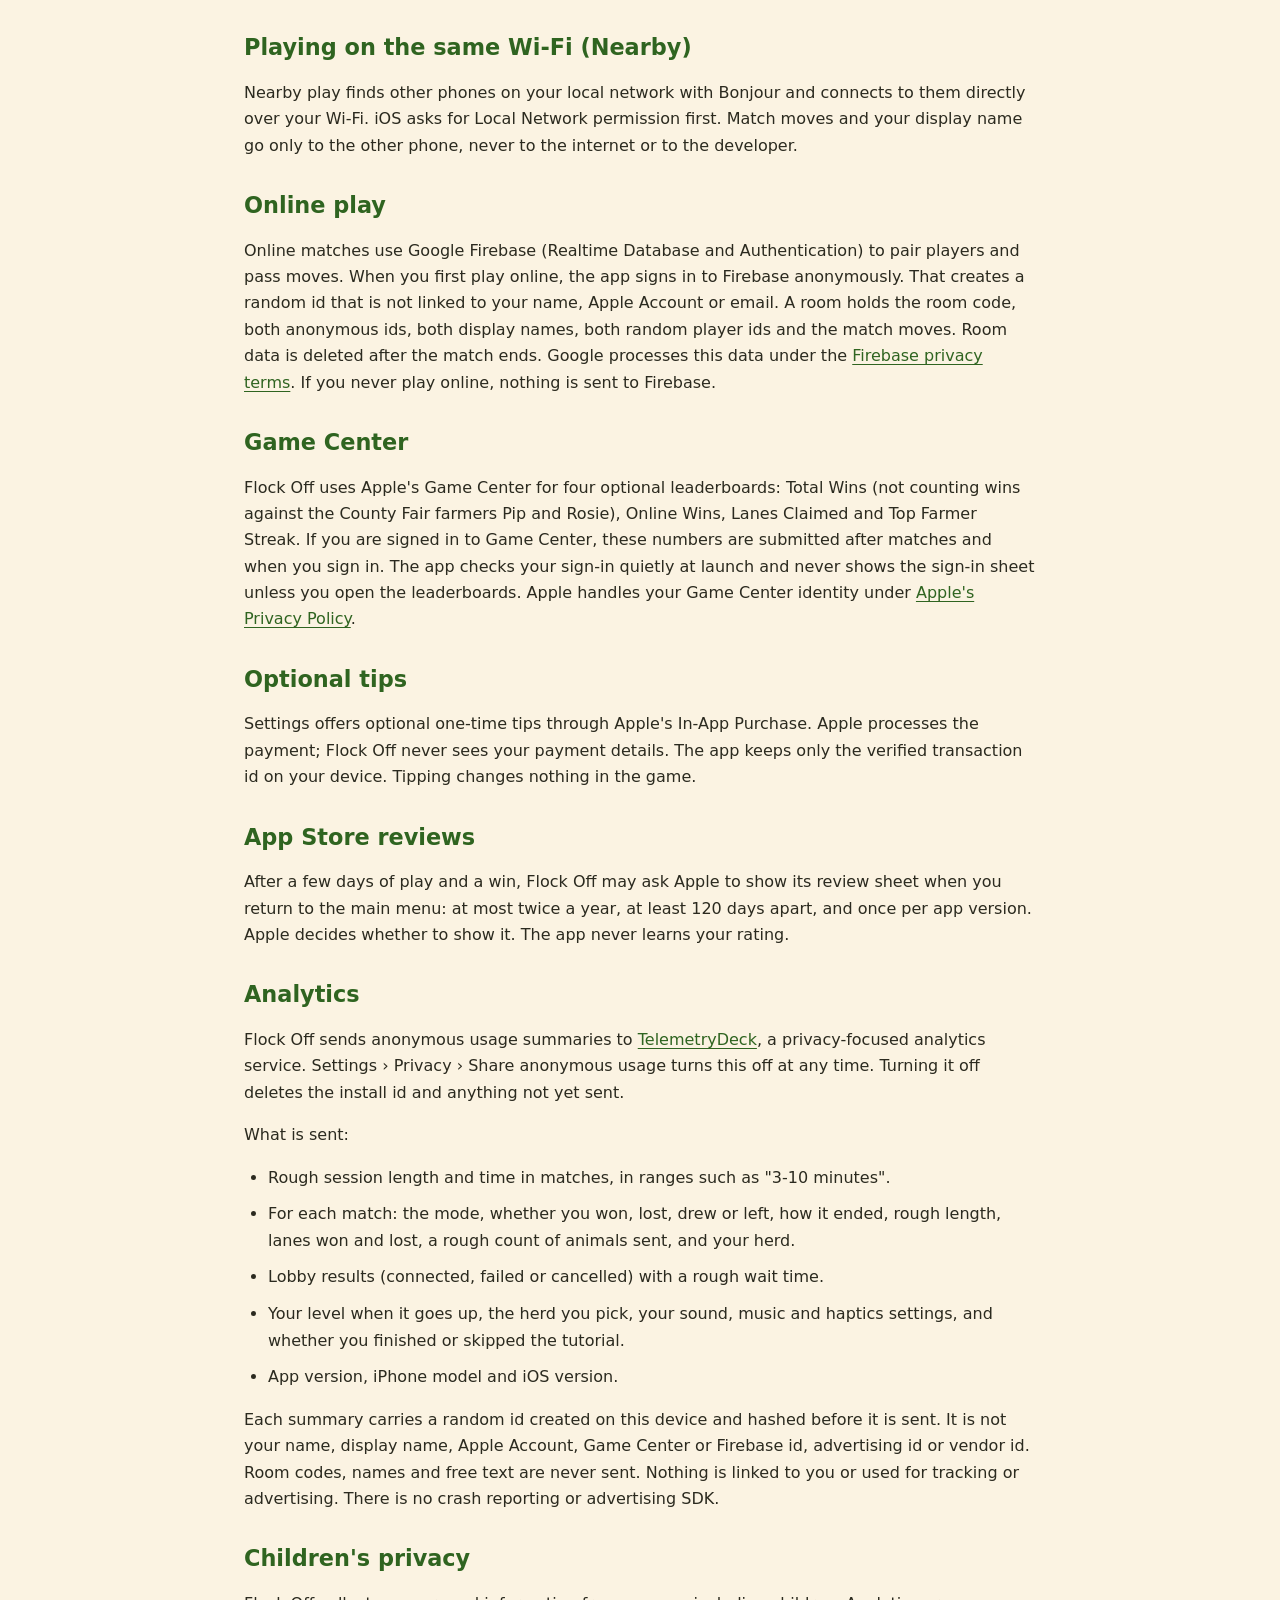
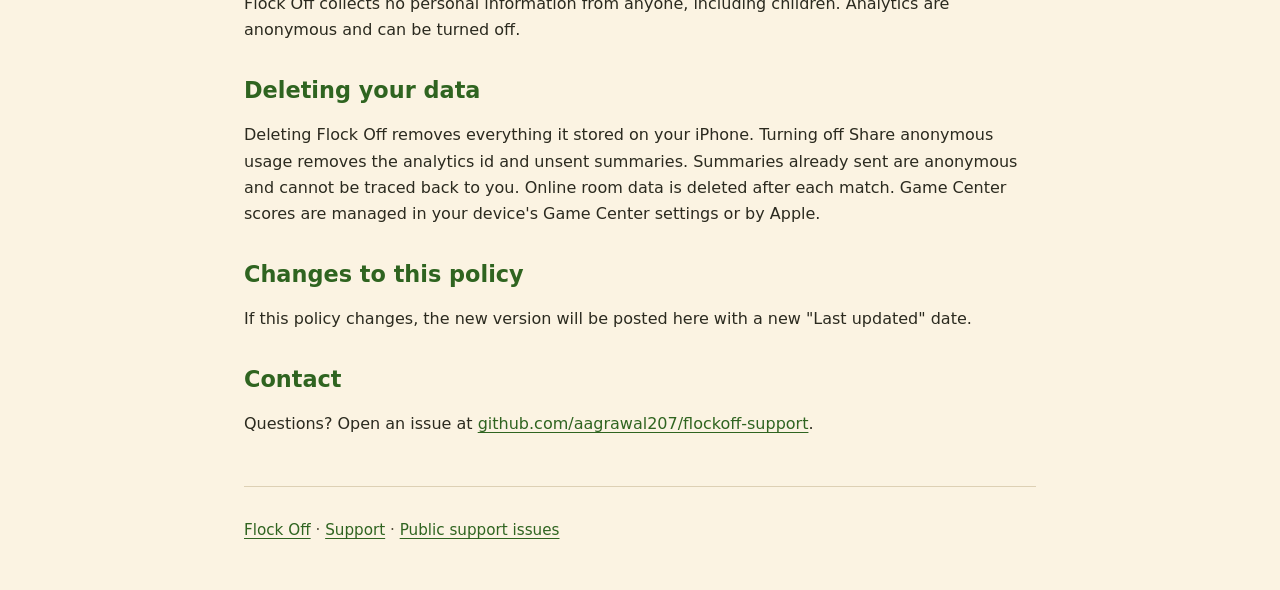
==== commit 7a34f062: "Copy for 1.1: fairs, farmers, characters, 14 herds, leaderboard names" ====
--- a/privacy.html
+++ b/privacy.html
@@ -31,9 +31,11 @@
       <h2 id="local-heading">What is stored on your iPhone</h2>
       <p>Flock Off saves these on your device with iOS's standard storage (UserDefaults):</p>
       <ul>
-        <li>Your settings: sound effects, music and haptics switches, the chosen music, your herd, the last computer difficulty, whether you have seen the tutorial, and the display name you choose.</li>
+        <li>Your settings: sound effects, music and haptics switches, the chosen music, your herd, the farmer you last picked, whether you have seen the tutorial, and the display name you choose.</li>
         <li>Your progress: experience points, level, unlocked herds, and match stats (matches, wins, losses, draws, lanes claimed, animals sent, win streaks, per mode).</li>
-        <li>Match history: for each finished match, the date, mode, result, lanes won and lost, length, and the other player's preset display name, herd and random player id (or the computer's difficulty). At most the last 500 matches.</li>
+        <li>Farmer ladder: the badges and ribbons you have earned against computer farmers, the farmer you picked, and a strength setting per farmer that follows your results.</li>
+        <li>Your character: the skin tone, hair, hat, outfit, accessory and face details you picked.</li>
+        <li>Match history: for each finished match, the date, mode, result, lanes won and lost, length, and the other player's preset display name, herd and character and random player id (or the computer farmer's name). At most the last 500 matches.</li>
         <li>Tips: the verified App Store transaction ids of tips you have given and whether each was refunded, so a tip is never counted twice. Tips unlock nothing.</li>
         <li>Prompt timing: counts of finished matches and play days, and the dates of review requests and tip reminders, so the app asks rarely.</li>
         <li>Anonymous analytics, unless you turn them off: a random install id, the date analytics started on this device, and at most 64 summaries waiting to be sent.</li>
@@ -51,6 +53,11 @@
       <p>You pick a display name made of two preset words, for example "Jolly Goat". It starts as a random pick, and you cannot type your own. It is shown to the other player in a Nearby or Online match. It is not sent to analytics.</p>
     </section>
 
+    <section aria-labelledby="character-heading">
+      <h2 id="character-heading">Your character</h2>
+      <p>Your character is built from preset parts (skin tone, hair, hat, outfit, accessory and face details). Like your display name, it is shown to the other player in a Nearby or Online match and stored in the temporary Online room. It is not sent to analytics.</p>
+    </section>
+
     <section aria-labelledby="nearby-heading">
       <h2 id="nearby-heading">Playing on the same Wi-Fi (Nearby)</h2>
       <p>Nearby play finds other phones on your local network with Bonjour and connects to them directly over your Wi-Fi. iOS asks for Local Network permission first. Match moves and your display name go only to the other phone, never to the internet or to the developer.</p>
@@ -63,7 +70,7 @@
 
     <section aria-labelledby="gamecenter-heading">
       <h2 id="gamecenter-heading">Game Center</h2>
-      <p>Flock Off uses Apple's Game Center for four optional leaderboards: Total Wins (not counting Easy computer wins), Online Wins, Lanes Claimed and Hard Win Streak. If you are signed in to Game Center, these numbers are submitted after matches and when you sign in. The app checks your sign-in quietly at launch and never shows the sign-in sheet unless you open the leaderboards. Apple handles your Game Center identity under <a href="https://www.apple.com/legal/privacy/">Apple's Privacy Policy</a>.</p>
+      <p>Flock Off uses Apple's Game Center for four optional leaderboards: Total Wins (not counting wins against the County Fair farmers Pip and Rosie), Online Wins, Lanes Claimed and Top Farmer Streak. If you are signed in to Game Center, these numbers are submitted after matches and when you sign in. The app checks your sign-in quietly at launch and never shows the sign-in sheet unless you open the leaderboards. Apple handles your Game Center identity under <a href="https://www.apple.com/legal/privacy/">Apple's Privacy Policy</a>.</p>
     </section>
 
     <section aria-labelledby="tips-heading">
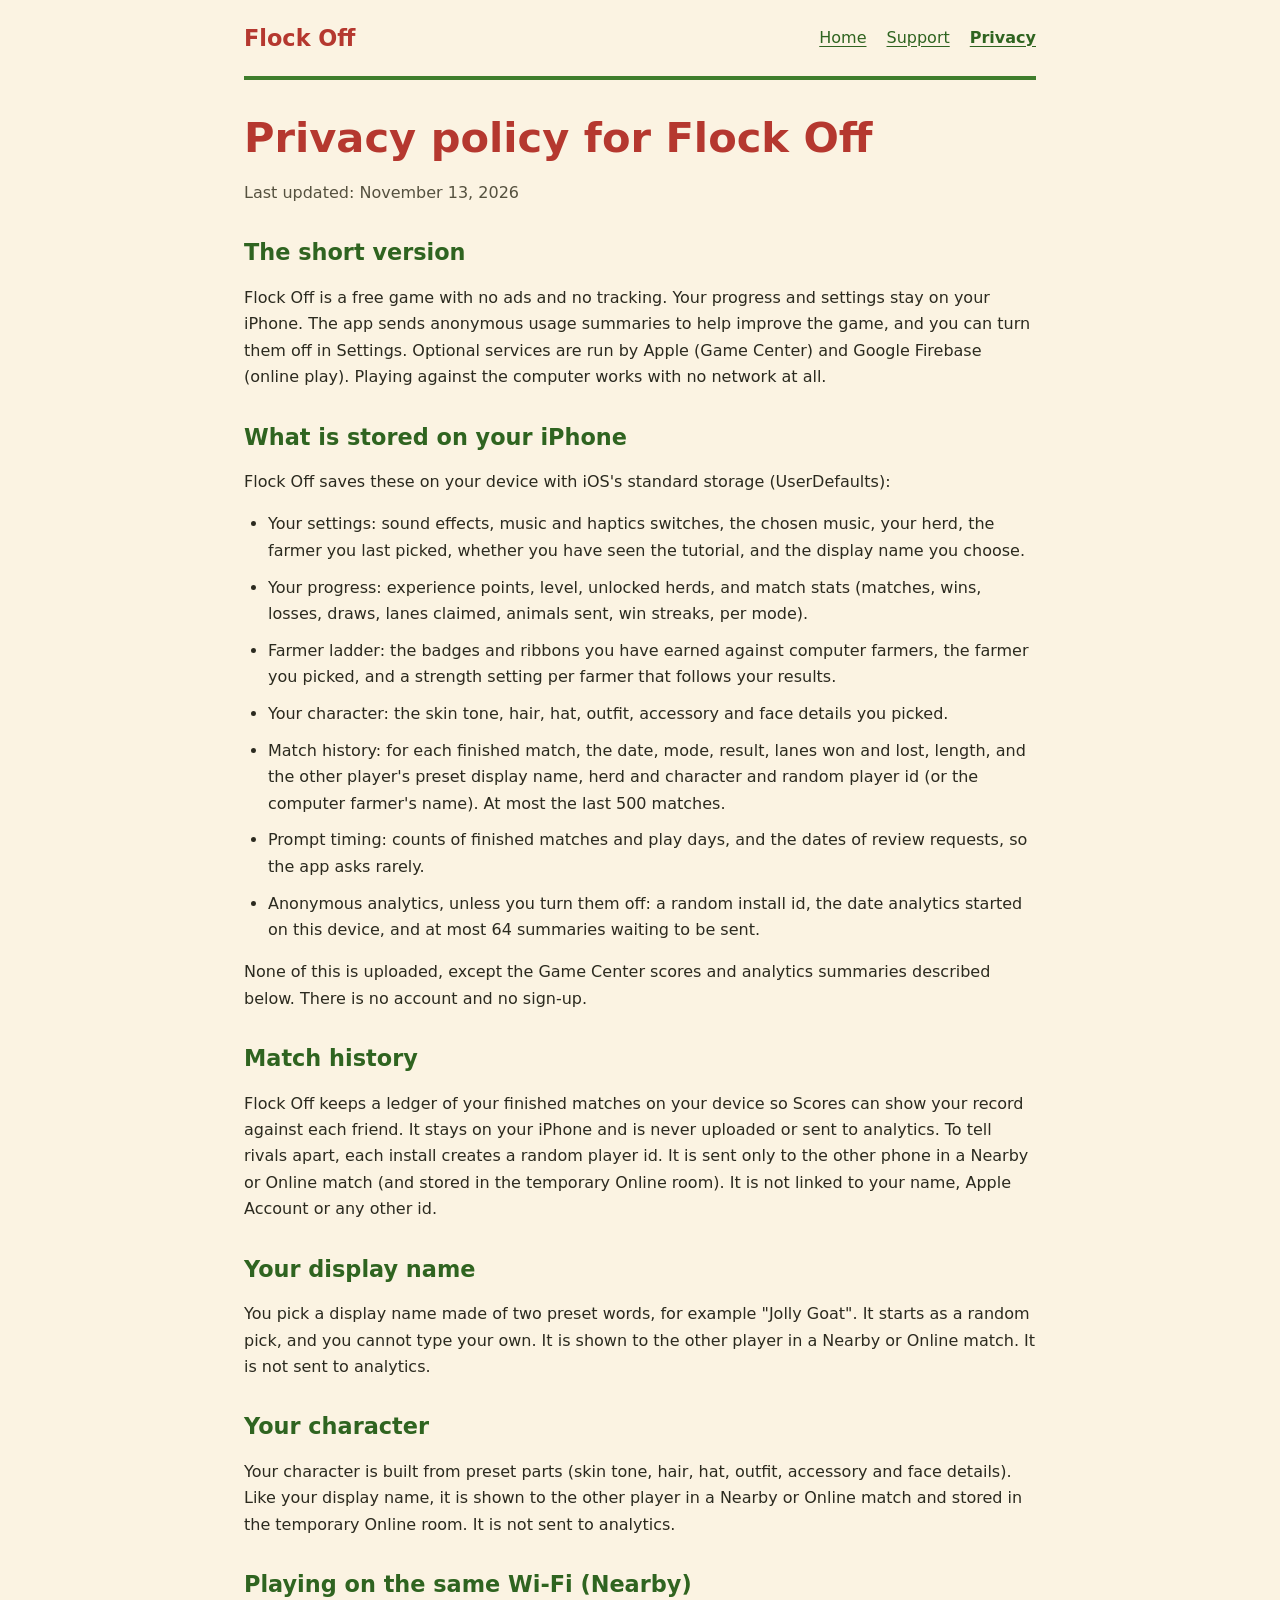
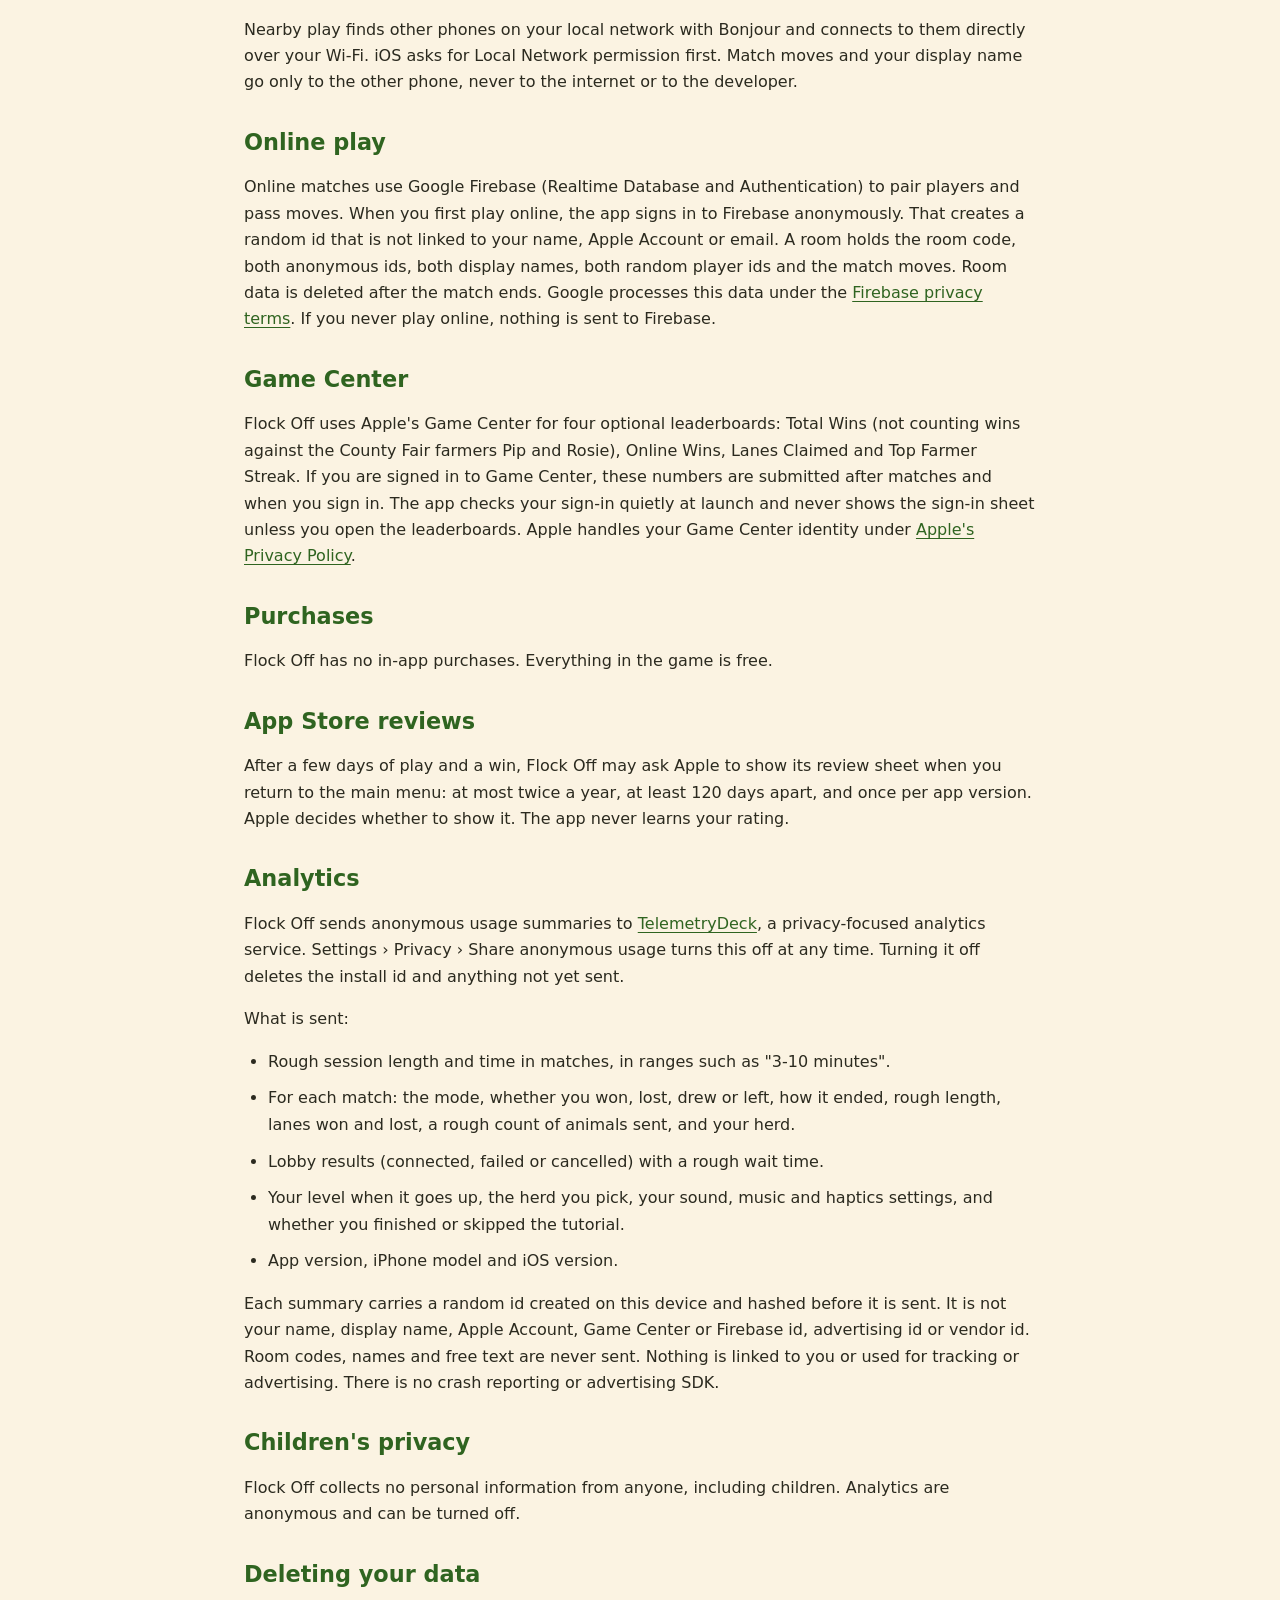
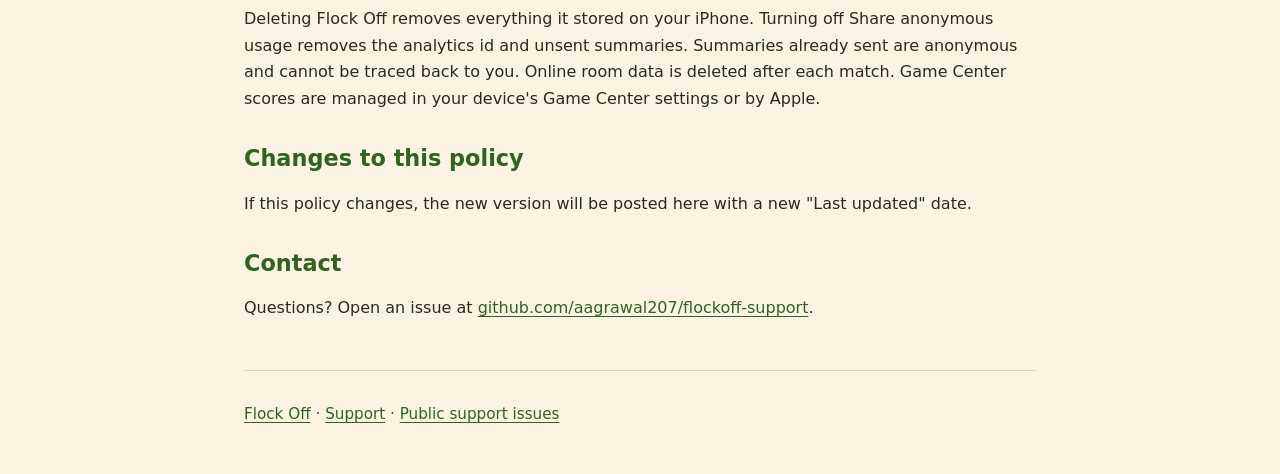
==== commit 855a3821: "No tips: purchases section, privacy date" ====
--- a/privacy.html
+++ b/privacy.html
@@ -3,7 +3,7 @@
 <head>
   <meta charset="utf-8">
   <meta name="viewport" content="width=device-width, initial-scale=1">
-  <meta name="description" content="Flock Off's privacy policy: on-device storage, Nearby and Online play, optional Game Center leaderboards and tips, anonymous usage analytics, and data deletion.">
+  <meta name="description" content="Flock Off's privacy policy: on-device storage, Nearby and Online play, optional Game Center leaderboards, anonymous usage analytics, and data deletion.">
   <meta name="theme-color" content="#3f7d2c">
   <title>Privacy policy | Flock Off</title>
   <link rel="stylesheet" href="styles.css">
@@ -20,11 +20,11 @@
   </header>
   <main id="main">
     <h1>Privacy policy for Flock Off</h1>
-    <p class="updated">Last updated: October 17, 2026</p>
+    <p class="updated">Last updated: November 13, 2026</p>
 
     <section aria-labelledby="summary-heading">
       <h2 id="summary-heading">The short version</h2>
-      <p>Flock Off is a free game with no ads and no tracking. Your progress and settings stay on your iPhone. The app sends anonymous usage summaries to help improve the game, and you can turn them off in Settings. Optional services are run by Apple (Game Center, tips) and Google Firebase (online play). Playing against the computer works with no network at all.</p>
+      <p>Flock Off is a free game with no ads and no tracking. Your progress and settings stay on your iPhone. The app sends anonymous usage summaries to help improve the game, and you can turn them off in Settings. Optional services are run by Apple (Game Center) and Google Firebase (online play). Playing against the computer works with no network at all.</p>
     </section>
 
     <section aria-labelledby="local-heading">
@@ -36,8 +36,7 @@
         <li>Farmer ladder: the badges and ribbons you have earned against computer farmers, the farmer you picked, and a strength setting per farmer that follows your results.</li>
         <li>Your character: the skin tone, hair, hat, outfit, accessory and face details you picked.</li>
         <li>Match history: for each finished match, the date, mode, result, lanes won and lost, length, and the other player's preset display name, herd and character and random player id (or the computer farmer's name). At most the last 500 matches.</li>
-        <li>Tips: the verified App Store transaction ids of tips you have given and whether each was refunded, so a tip is never counted twice. Tips unlock nothing.</li>
-        <li>Prompt timing: counts of finished matches and play days, and the dates of review requests and tip reminders, so the app asks rarely.</li>
+        <li>Prompt timing: counts of finished matches and play days, and the dates of review requests, so the app asks rarely.</li>
         <li>Anonymous analytics, unless you turn them off: a random install id, the date analytics started on this device, and at most 64 summaries waiting to be sent.</li>
       </ul>
       <p>None of this is uploaded, except the Game Center scores and analytics summaries described below. There is no account and no sign-up.</p>
@@ -74,8 +73,8 @@
     </section>
 
     <section aria-labelledby="tips-heading">
-      <h2 id="tips-heading">Optional tips</h2>
-      <p>Settings offers optional one-time tips through Apple's In-App Purchase. Apple processes the payment; Flock Off never sees your payment details. The app keeps only the verified transaction id on your device. Tipping changes nothing in the game.</p>
+      <h2 id="tips-heading">Purchases</h2>
+      <p>Flock Off has no in-app purchases. Everything in the game is free.</p>
     </section>
 
     <section aria-labelledby="reviews-heading">
